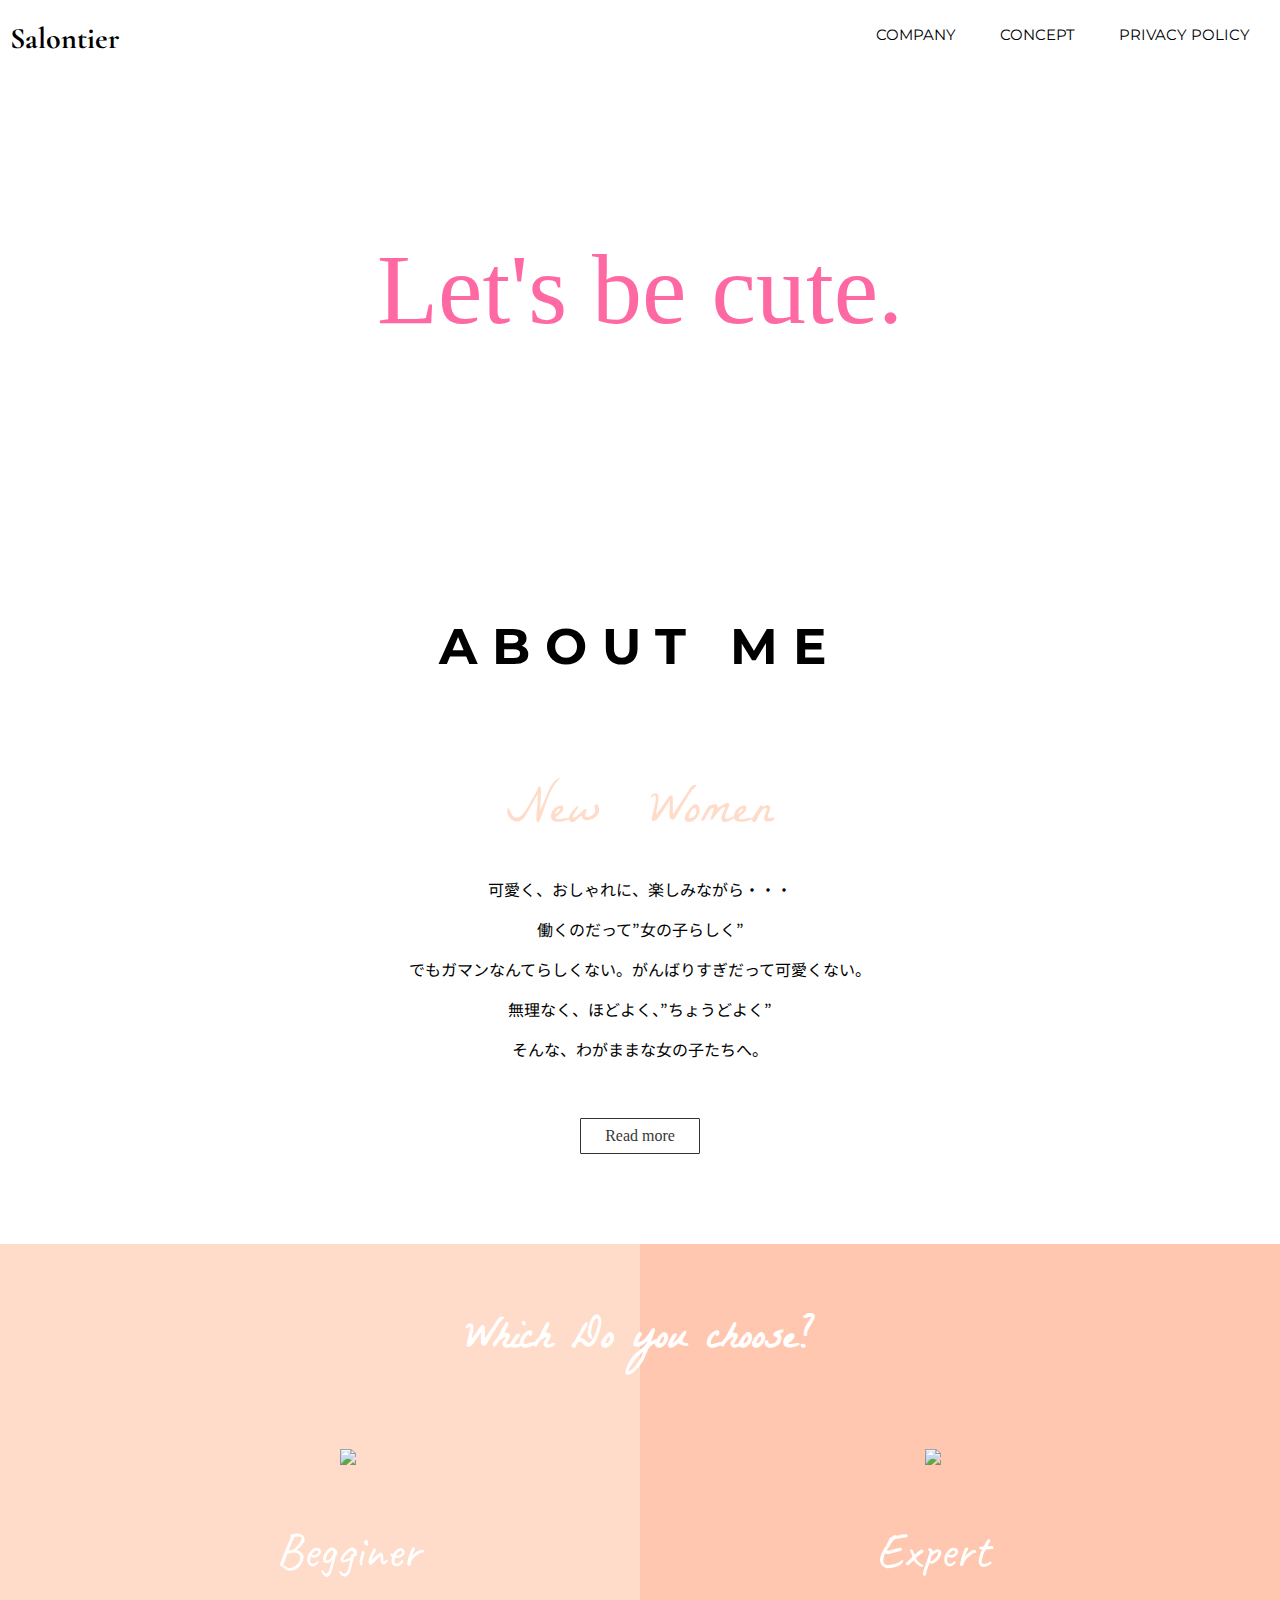
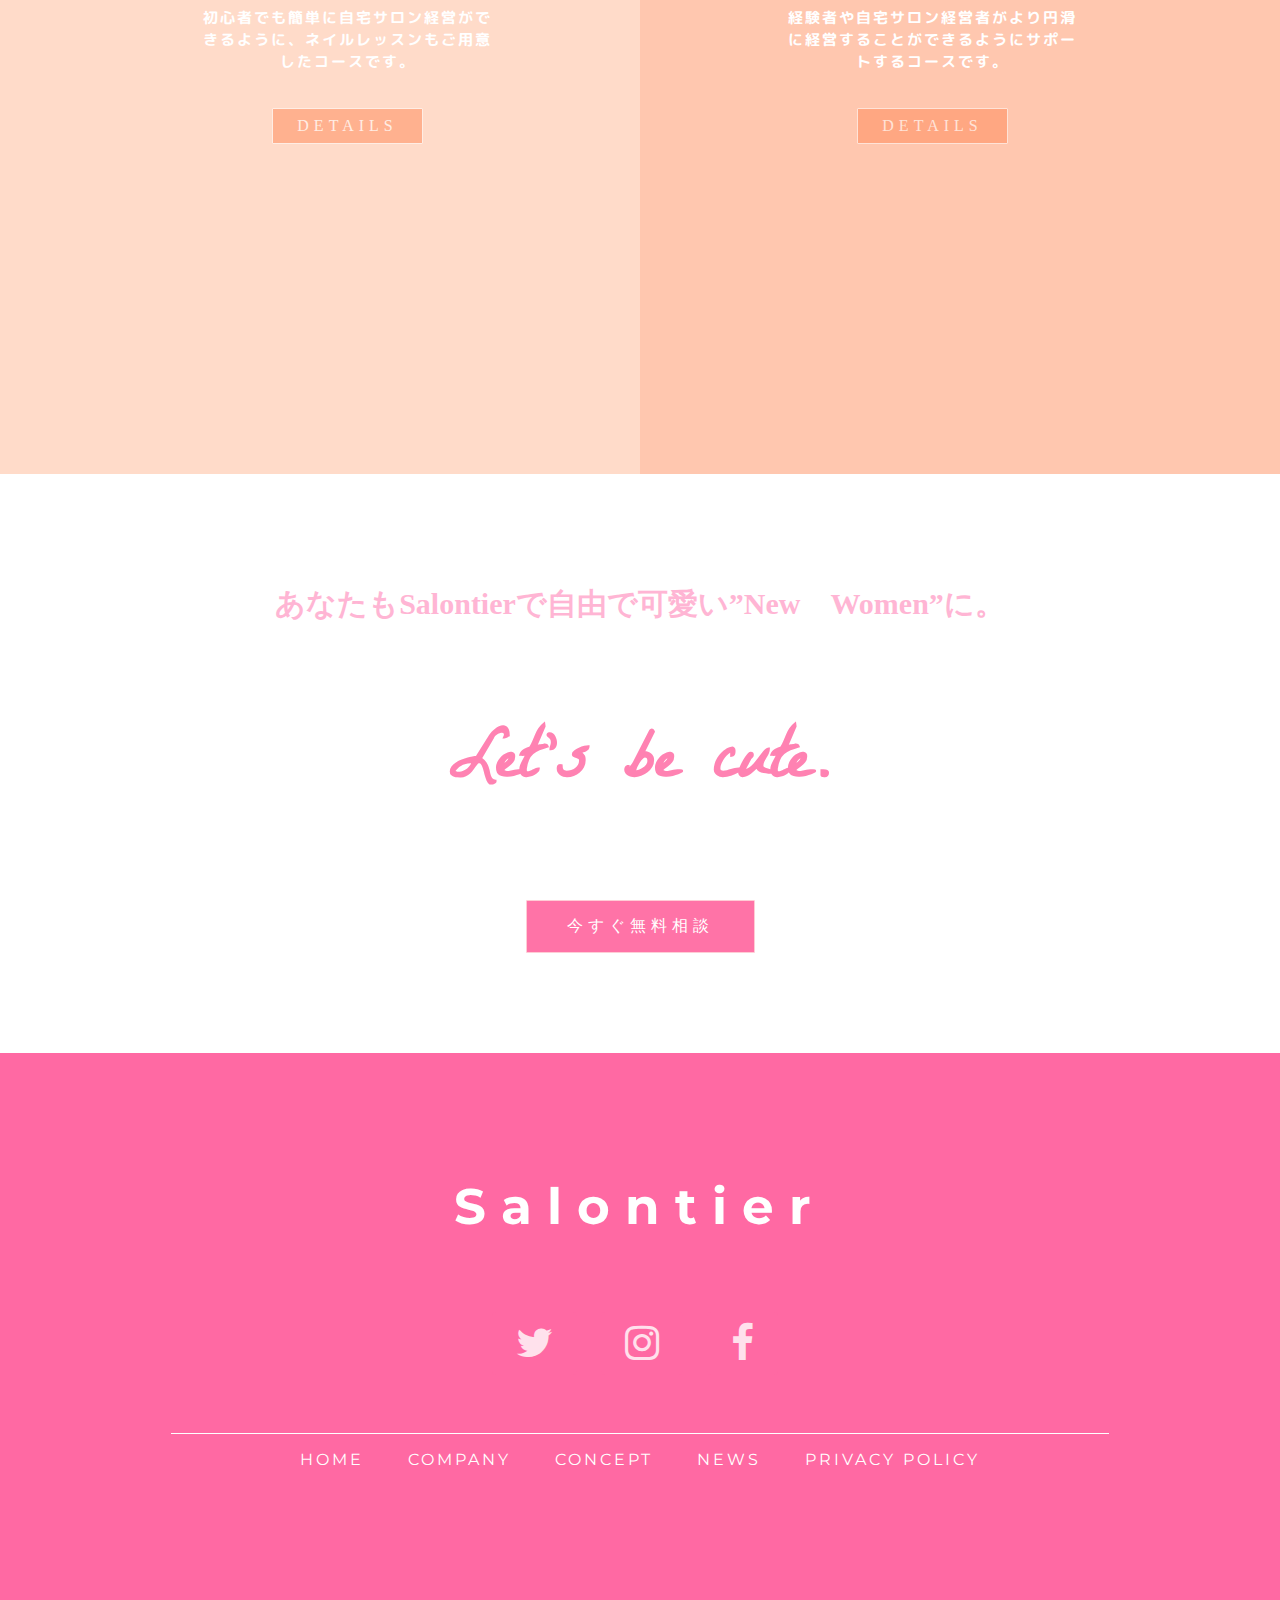
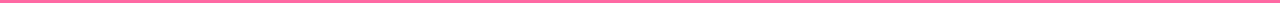
==== index.html @ 0f652069 "Update index.html" ====
<!DOCTYPE html>
<html>
 <head>
   <meta charset="utf-8">
   <title>Salontier</title>
   <link rel="stylesheet" href="stylesheet.css">
   <link rel="stylesheet" href="//maxcdn.bootstrapcdn.com/font-awesome/4.3.0/css/font-awesome.min.css">
 </head>
  <body>


   <header>
     <div class="header-left">
     <h1>Salontier</h1>
        <link href="https://fonts.googleapis.com/css2?family=Cormorant+Garamond:wght@300&display=swap" rel="stylesheet">
              </div>
    <div class="header-right">
         <ul>
           <li>COMPANY</li>     <li>CONCEPT</li>     <li>PRIVACY POLICY</li>
            <link href="https://fonts.googleapis.com/css2?family=Montserrat:wght@100&display=swap" rel="stylesheet">
         </ul>

      </div>
   </header>
   <div class="top-wrapper">
    <div class="container">
      <h1>Let's be cute.</h1>
        <link href="https://fonts.googleapis.com/css2?family=Homemade+Apple&display=swap" rel="stylesheet">
        </div>
   </div>
   <div class="concept-wrapper">
     <div class="heading">
       <h2>ABOUT ME</h2>
        <link href="https://fonts.googleapis.com/css2?family=Montserrat:wght@300&display=swap" rel="stylesheet">
       <h3>New　Women</h3>
         <link href="https://fonts.googleapis.com/css2?family=La+Belle+Aurore&display=swap" rel="stylesheet">
       <p>可愛く、おしゃれに、楽しみながら・・・</p>
       <p>働くのだって”女の子らしく”</p>

       <p>でもガマンなんてらしくない。がんばりすぎだって可愛くない。</p>
       <p>無理なく、ほどよく、”ちょうどよく”</p>
       <p>そんな、わがままな女の子たちへ。</p>
　　　　　<link href="https://fonts.googleapis.com/css2?family=Noto+Sans+JP:wght@100&display=swap" rel="stylesheet">
       <div class="btn-wrapper">
         <a href="#" class="btn check">Read more</a>

       </div>
     </div>


   </div>

   <div class="manual-wrapper">
      <div class="container">
        <div class="heading">
          <h4>Which Do you choose?</h4>
          <link href="https://fonts.googleapis.com/css2?family=La+Belle+Aurore&display=swap" rel="stylesheet">
　　　　　　　
        </div>
        <div class="manuals">
         <div class="manual-icon">
           <img src="https://www.pakutaso.com/shared/img/thumb/HWFTHG8210_TP_V.jpg">
             <p>Begginer</p>
             <link href="https://fonts.googleapis.com/css2?family=Caveat&display=swap" rel="stylesheet">
         </div>
         <p class="txt-contents">初心者でも簡単に自宅サロン経営ができるように、ネイルレッスンもご用意したコースです。</p>
          <link href="https://fonts.googleapis.com/css2?family=M+PLUS+Rounded+1c:wght@100&display=swap" rel="stylesheet">

          <div class="btn-wrapper">
             <a href="#" class="btn detail">DETAILS</a>
          </div>
        </div>
        <div class="manuals">
         <div class="manual-icon">
           <img  src="https://www.pakutaso.com/shared/img/thumb/HWFTHG8210_TP_V.jpg">
              <p>Expert</p>
              <link href="https://fonts.googleapis.com/css2?family=Caveat&display=swap" rel="stylesheet">
         </div>
         <p class="txt-contents">経験者や自宅サロン経営者がより円滑に経営することができるようにサポートするコースです。</p>
         <div class="btn-wrapper">
            <a href="#" class="btn detail">DETAILS</a>
         </div>
        </div>
      </div>

   </div>

   <div class="massage-wrapper">
     <div class="container">
       <div class="heading">
        <h5>あなたもSalontierで自由で可愛い”New　Women”に。</h5>
　　　　　<h6>Let's be cute.</h6>
        <link href="https://fonts.googleapis.com/css2?family=La+Belle+Aurore&display=swap" rel="stylesheet">

       </div>
       <span class="btn massage">今すぐ無料相談</span>
     </div>
   </div>
   <footer>
    <div class="container">
       <div class="heading">
　　　　　<script src="https://kit.fontawesome.com/687dbd293e.js" crossorigin="anonymous"></script>
           <h2><font color="white">Salontier </font></h2>
      <a href="#" class="btn twitter">
         <span class="fa fa-twitter"></span>

         </a>
         <a href="https://www.instagram.com/yoshiki8595/?hl=ja" class="btn instagram">
            <span class="fa fa-instagram"></span>

            </a>
          <a href="#" class="btn facebook">
            <span class="fa fa-facebook"></span>

          </a>
      </div>
      <hr color="white" width="80%" size="0.5">
    </div>
     <div class="footer-contents">
       <ul>
         <li>HOME</li>
         <li>COMPANY</li>
         <li>CONCEPT</li>
         <li>NEWS</li>
         <li>PRIVACY POLICY</li>
         <link href="https://fonts.googleapis.com/css2?family=Montserrat:wght@100&display=swap" rel="stylesheet">

       </ul>
     </div>
   </footer>
</body>
</html>
---- stylesheet.css ----
body {
  margin:0;

}
a {
  text-decoration: none;
}
li {
    text-decoration: none;
    display: inline;
}
header {
  height:65px;
  width:100%;
  background-color: white;


}
.header h1 {
  font-size: 100px;


}
.header-right  {
  font-size: 15px;
  float:right;
  display: inline;
  text-decoration: none;
  margin-right: 10px;
  font-family: 'Montserrat', sans-serif;
  margin-top: 10px;
  padding-left: 50px;

}
.header-right li:hover {

  text-decoration-line: underline;
　
}
.header-right li {

  padding: 33px 20px;
}

.header-left {
  float:left;
  font-family: 'Cormorant Garamond', serif;

}

.header-left h1 {
  padding-left: 10px;
  font-size: 30px;
}
.container {
  margin: 0 auto;
  width:1170px;
  padding:0 15px;

}

.top-wrapper{
  padding:100px 0 100px 0;
  position: relative;
  background-image: url(https://www.aflo.com/pages/creative/people/img/110202316.jpg);
  background-size: cover;
  text-align: center;

}
.top-wrapper h1 {
  font-family: 'Homemade Apple', cursive;
  font-size: 100px;
  color:#ff69a3;
  font-weight: lighter;
}
.concept-wrapper {
  height:550px;
  padding-bottom: 180px;
  background-color: white;
  background-size:cover;
  text-align: center;
}
.concept-wrapper p {
  font-family: 'Noto Sans JP', sans-serif;
  color:black;


}
.heading {
  padding: 60px 0 30px 0;
  color:#5f5d60;
}
.heading h2 {
  color:black;
  font-family: 'Montserrat', sans-serif;
  font-size: 50px;
  letter-spacing: 0.3em;
  padding-bottom: 50px;
}
.heading h3 {
  font-family: 'La Belle Aurore', cursive;
  font-size: 50px;
  color:#ffdbc9;
  margin-top: auto;

  font-weight: lighter;
  margin-bottom: 0px;

}
.btn {
  padding:8px 24px;
  color:white;
  display:inline-block;
  opacity:0.8;
  border-radius: 1px;

  margin: 20px 0;


}
.btn:hover {
  background-color: white;
  color:#ffc7af;
  border:solid 1px #ffc7af;
}
.check {
  background-color: white;
  transition: 0.5s;
  color:black;
  border: solid 1px black;

}
.btn-wrapper {
  padding-bottom: 50px;
}
.manual-wrapper {
  height:750px;
  padding-bottom:80px;
  background: linear-gradient(90deg,#ffdbc9 0%,#ffdbc9 50%,#ffc7af 50%,#ffc7af 100%);
  text-align: center;
}
.manuals {
  float:left;
  width: 50%;
}
.heading h4 {
  margin: 0 auto;
  text-align: center;
  font-size: 40px;
  font-family: 'La Belle Aurore', cursive;
  color: white;
  white-space: nowrap;
}
.manual-icon img {
  margin-top: 20px;
  margin-right: 90px;
  margin-left: 90px;
  width:400px;

}
.manual-icon p {
  top:90px;
  width: 100%;
  color:white;
  font-size: 50px;
  margin-bottom: 10px;
  font-family: 'Caveat', cursive;
}
.txt-contents {
  width:50%;
  display: inline-block;
  font-size:15px;
  color: white;
  font-weight: bold;
  letter-spacing: 2px;

  font-family: 'M PLUS Rounded 1c', sans-serif;

}
.detail {
  background-color: #ff8856;
  transition: 0.5s;
  color:white;
  border: solid 1px white;
  opacity: 0.5;
  letter-spacing: 5px;
  font-weight: lighter;
}
.massage-wrapper {
  text-align: center;
  padding-bottom: 80px;

}
.massage {
  background-color: #ff5192;
  padding: 15px 40px;
  transition: 0.5s;
  color:white;
  border: solid 1px pink;
  letter-spacing: 5px;
}
.heading {
  text-align: center;

}
.heading h5 {
　font-weight: lighter;
  font-size: 30px;
　margin-bottom: 5px;
 color:#ff97c2;
 opacity: 0.7;
}
.heading h6 {
  font-family: 'La Belle Aurore', cursive;
  font-size: 70px;
  color:#ff82b2;
  margin-bottom: 20px;
  margin-top: 5px;
}
footer {
  height:550px;
  text-align: center;
  background-color: #ff69a3;
  color:white;
}
footer h2 {
  margin-bottom: 5px;
}
.facebook {
  background-color: #ff69a3;
  margin-right: 10px;
  border-radius: 4px;
  font-size: 2.5em;
}
.facebook:hover {
  transition: 0.5s;
  background-color:#ff69a3 ;
  color:#ff0461;
  border: none;
}
.twitter {
  background-color: #ff69a3;
  margin-right: 20px;
  border-radius: 4px;
  font-size: 2.5em;
}
.twitter:hover {
  transition: 0.5s;
  color:#ff0461;
  background-color: #ff69a3;
  border: none;
}
.instagram {
  background-color: #ff69a3;
  margin-right: 20px;
  border-radius: 4px;
  font-size: 2.5em;
}
.instagram:hover {
  transition: 0.5s;
  background-color: #ff69a3;
  color:#ff0461;
  border: none;
}

.footer-contents li {
  font-family: 'Montserrat', sans-serif;
  text-align: center;
  margin-right: 40px;
  letter-spacing: 3px;

}
.footer-contents li:hover {
  border-bottom: solid 1px white;

}
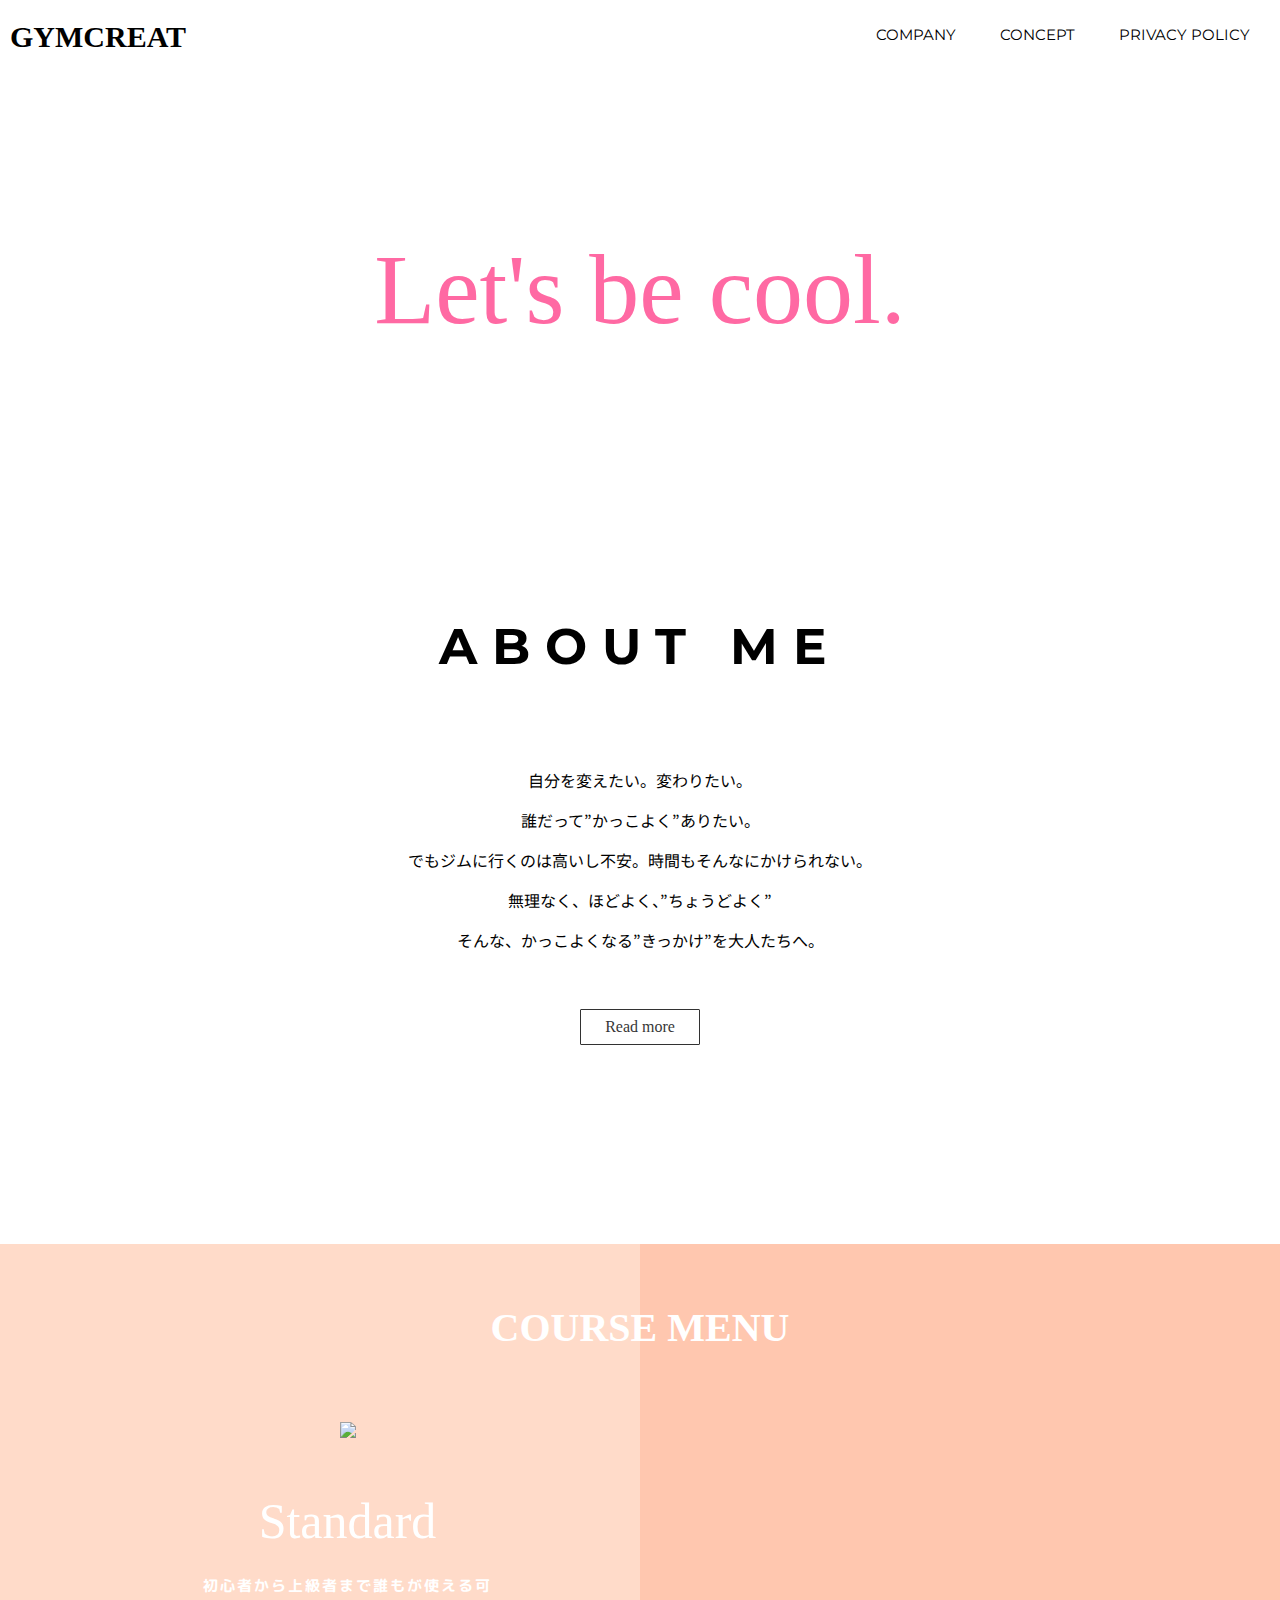
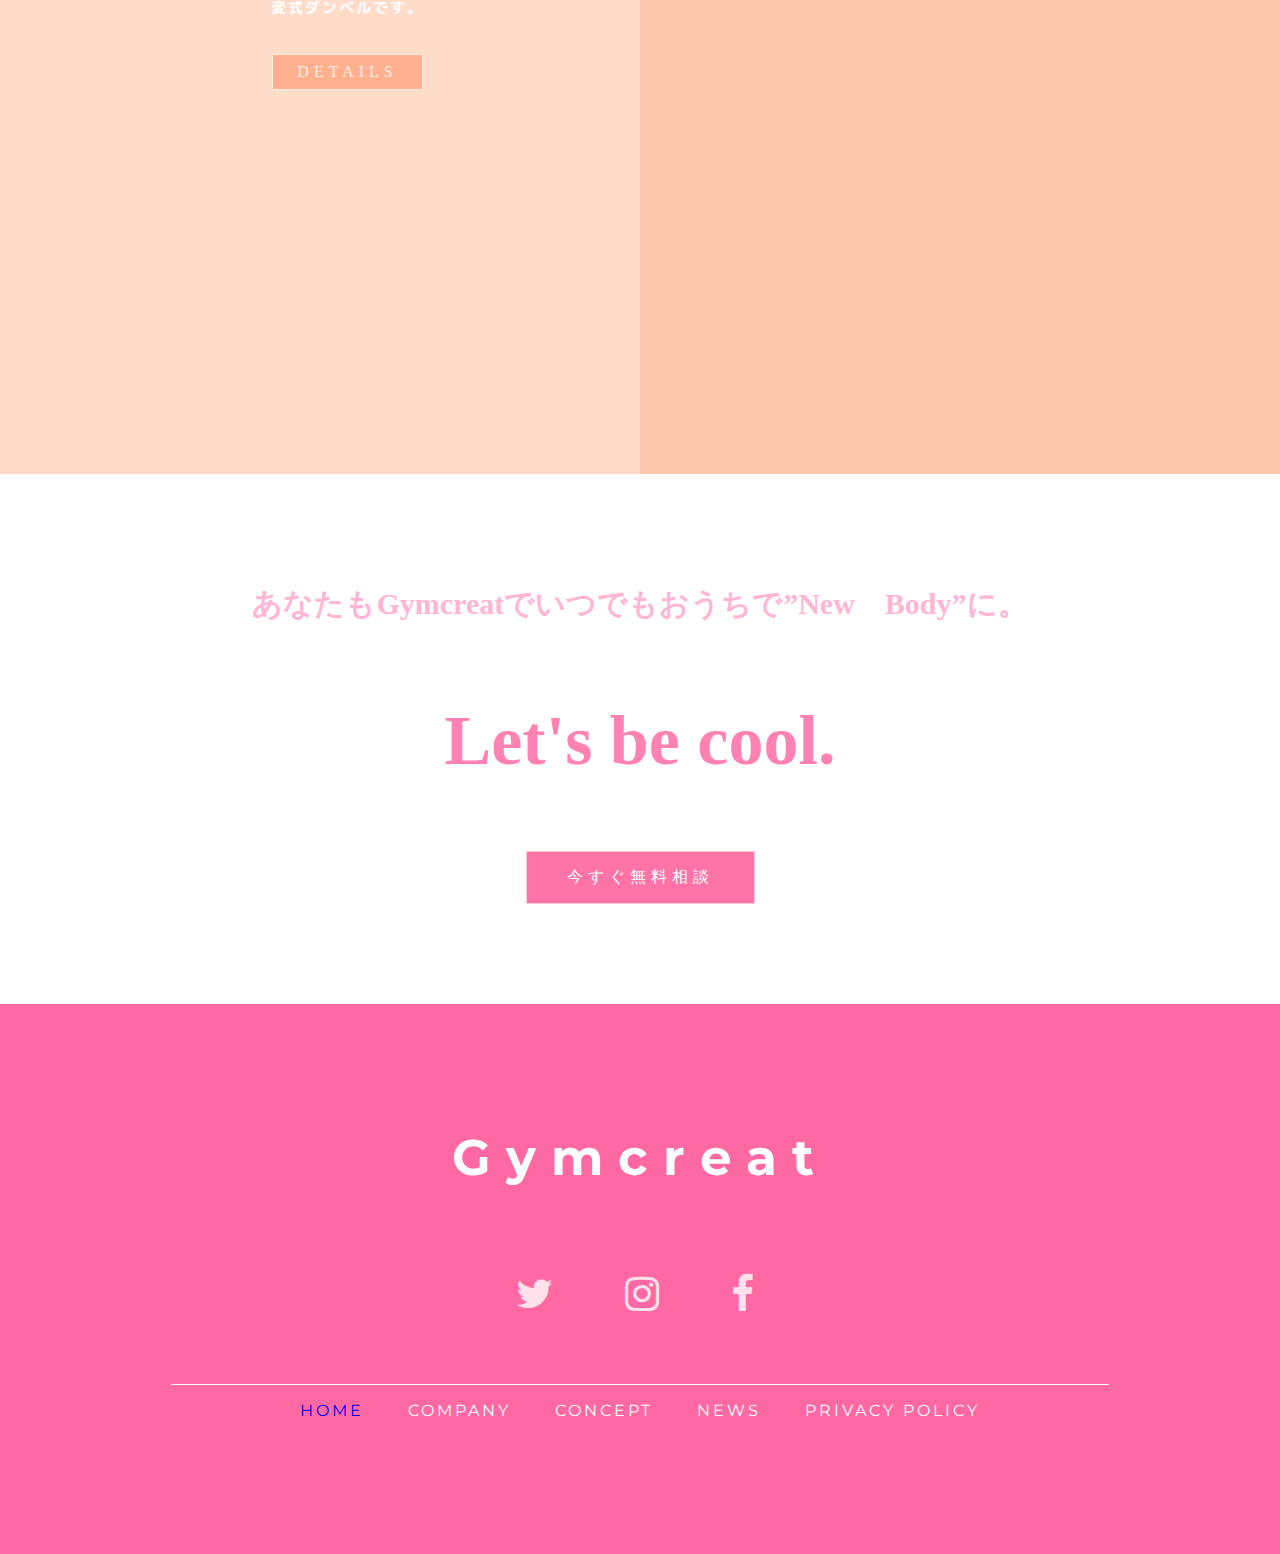
==== commit 1bcd4d4e: "Update index.html" ====
--- a/index.html
+++ b/index.html
@@ -2,8 +2,11 @@
 <html>
  <head>
    <meta charset="utf-8">
-   <title>Salontier</title>
+   <title>Gymcreat</title>
    <link rel="stylesheet" href="stylesheet.css">
+   <link rel="stylesheet" href="responsive.css">
+       <link rel="stylesheet" href="//maxcdn.bootstrapcdn.com/font-awesome/4.5.0/css/font-awesome.min.css">
+
    <link rel="stylesheet" href="//maxcdn.bootstrapcdn.com/font-awesome/4.3.0/css/font-awesome.min.css">
  </head>
   <body>
@@ -11,8 +14,8 @@
 
    <header>
      <div class="header-left">
-     <h1>Salontier</h1>
-        <link href="https://fonts.googleapis.com/css2?family=Cormorant+Garamond:wght@300&display=swap" rel="stylesheet">
+     <h1 id="home">GYMCREAT</h1>
+        <link href="https://fonts.googleapis.com/css2?family=Bebas+Neue&display=swap" rel="stylesheet">
               </div>
     <div class="header-right">
          <ul>
@@ -24,22 +27,21 @@
    </header>
    <div class="top-wrapper">
     <div class="container">
-      <h1>Let's be cute.</h1>
+      <h1>Let's be cool.</h1>
         <link href="https://fonts.googleapis.com/css2?family=Homemade+Apple&display=swap" rel="stylesheet">
+
         </div>
    </div>
    <div class="concept-wrapper">
      <div class="heading">
        <h2>ABOUT ME</h2>
         <link href="https://fonts.googleapis.com/css2?family=Montserrat:wght@300&display=swap" rel="stylesheet">
-       <h3>New　Women</h3>
-         <link href="https://fonts.googleapis.com/css2?family=La+Belle+Aurore&display=swap" rel="stylesheet">
-       <p>可愛く、おしゃれに、楽しみながら・・・</p>
-       <p>働くのだって”女の子らしく”</p>
+          <p>自分を変えたい。変わりたい。</p>
+       <p>誰だって”かっこよく”ありたい。</p>
 
-       <p>でもガマンなんてらしくない。がんばりすぎだって可愛くない。</p>
+       <p>でもジムに行くのは高いし不安。時間もそんなにかけられない。</p>
        <p>無理なく、ほどよく、”ちょうどよく”</p>
-       <p>そんな、わがままな女の子たちへ。</p>
+       <p>そんな、かっこよくなる”きっかけ”を大人たちへ。</p>
 　　　　　<link href="https://fonts.googleapis.com/css2?family=Noto+Sans+JP:wght@100&display=swap" rel="stylesheet">
        <div class="btn-wrapper">
          <a href="#" class="btn check">Read more</a>
@@ -53,34 +55,23 @@
    <div class="manual-wrapper">
       <div class="container">
         <div class="heading">
-          <h4>Which Do you choose?</h4>
-          <link href="https://fonts.googleapis.com/css2?family=La+Belle+Aurore&display=swap" rel="stylesheet">
-　　　　　　　
+          <h4>COURSE MENU</h4>
+          <link href="https://fonts.googleapis.com/css2?family=Montserrat:wght@300&display=swap" rel="stylesheet">
+      　
         </div>
         <div class="manuals">
          <div class="manual-icon">
-           <img src="https://www.pakutaso.com/shared/img/thumb/HWFTHG8210_TP_V.jpg">
-             <p>Begginer</p>
-             <link href="https://fonts.googleapis.com/css2?family=Caveat&display=swap" rel="stylesheet">
-         </div>
-         <p class="txt-contents">初心者でも簡単に自宅サロン経営ができるように、ネイルレッスンもご用意したコースです。</p>
+           <img src="https://item-shopping.c.yimg.jp/i/n/super-sports_rd40">
+             <p>Standard</p>
+                </div>
+         <p class="txt-contents">初心者から上級者まで誰もが使える可変式ダンベルです。</p>
           <link href="https://fonts.googleapis.com/css2?family=M+PLUS+Rounded+1c:wght@100&display=swap" rel="stylesheet">
 
           <div class="btn-wrapper">
              <a href="#" class="btn detail">DETAILS</a>
           </div>
         </div>
-        <div class="manuals">
-         <div class="manual-icon">
-           <img  src="https://www.pakutaso.com/shared/img/thumb/HWFTHG8210_TP_V.jpg">
-              <p>Expert</p>
-              <link href="https://fonts.googleapis.com/css2?family=Caveat&display=swap" rel="stylesheet">
-         </div>
-         <p class="txt-contents">経験者や自宅サロン経営者がより円滑に経営することができるようにサポートするコースです。</p>
-         <div class="btn-wrapper">
-            <a href="#" class="btn detail">DETAILS</a>
-         </div>
-        </div>
+
       </div>
 
    </div>
@@ -88,24 +79,24 @@
    <div class="massage-wrapper">
      <div class="container">
        <div class="heading">
-        <h5>あなたもSalontierで自由で可愛い”New　Women”に。</h5>
-　　　　　<h6>Let's be cute.</h6>
-        <link href="https://fonts.googleapis.com/css2?family=La+Belle+Aurore&display=swap" rel="stylesheet">
+        <h5>あなたもGymcreatでいつでもおうちで”New　Body”に。</h5>
+　　　　　<h6>Let's  be  cool.</h6>
+        <link href="https://fonts.googleapis.com/css2?family=Homemade+Apple&display=swap" rel="stylesheet">
 
        </div>
-       <span class="btn massage">今すぐ無料相談</span>
+       <a href="#" class="btn massage">今すぐ無料相談</a>
      </div>
    </div>
    <footer>
     <div class="container">
        <div class="heading">
 　　　　　<script src="https://kit.fontawesome.com/687dbd293e.js" crossorigin="anonymous"></script>
-           <h2><font color="white">Salontier </font></h2>
+           <h2><font color="white">Gymcreat </font></h2>
       <a href="#" class="btn twitter">
          <span class="fa fa-twitter"></span>
 
          </a>
-         <a href="https://www.instagram.com/yoshiki8595/?hl=ja" class="btn instagram">
+         <a href="#https://www.instagram.com/yoshiki8595" class="btn instagram">
             <span class="fa fa-instagram"></span>
 
             </a>
@@ -118,7 +109,7 @@
     </div>
      <div class="footer-contents">
        <ul>
-         <li>HOME</li>
+         <li><a href="#home">HOME</a></li>
          <li>COMPANY</li>
          <li>CONCEPT</li>
          <li>NEWS</li>
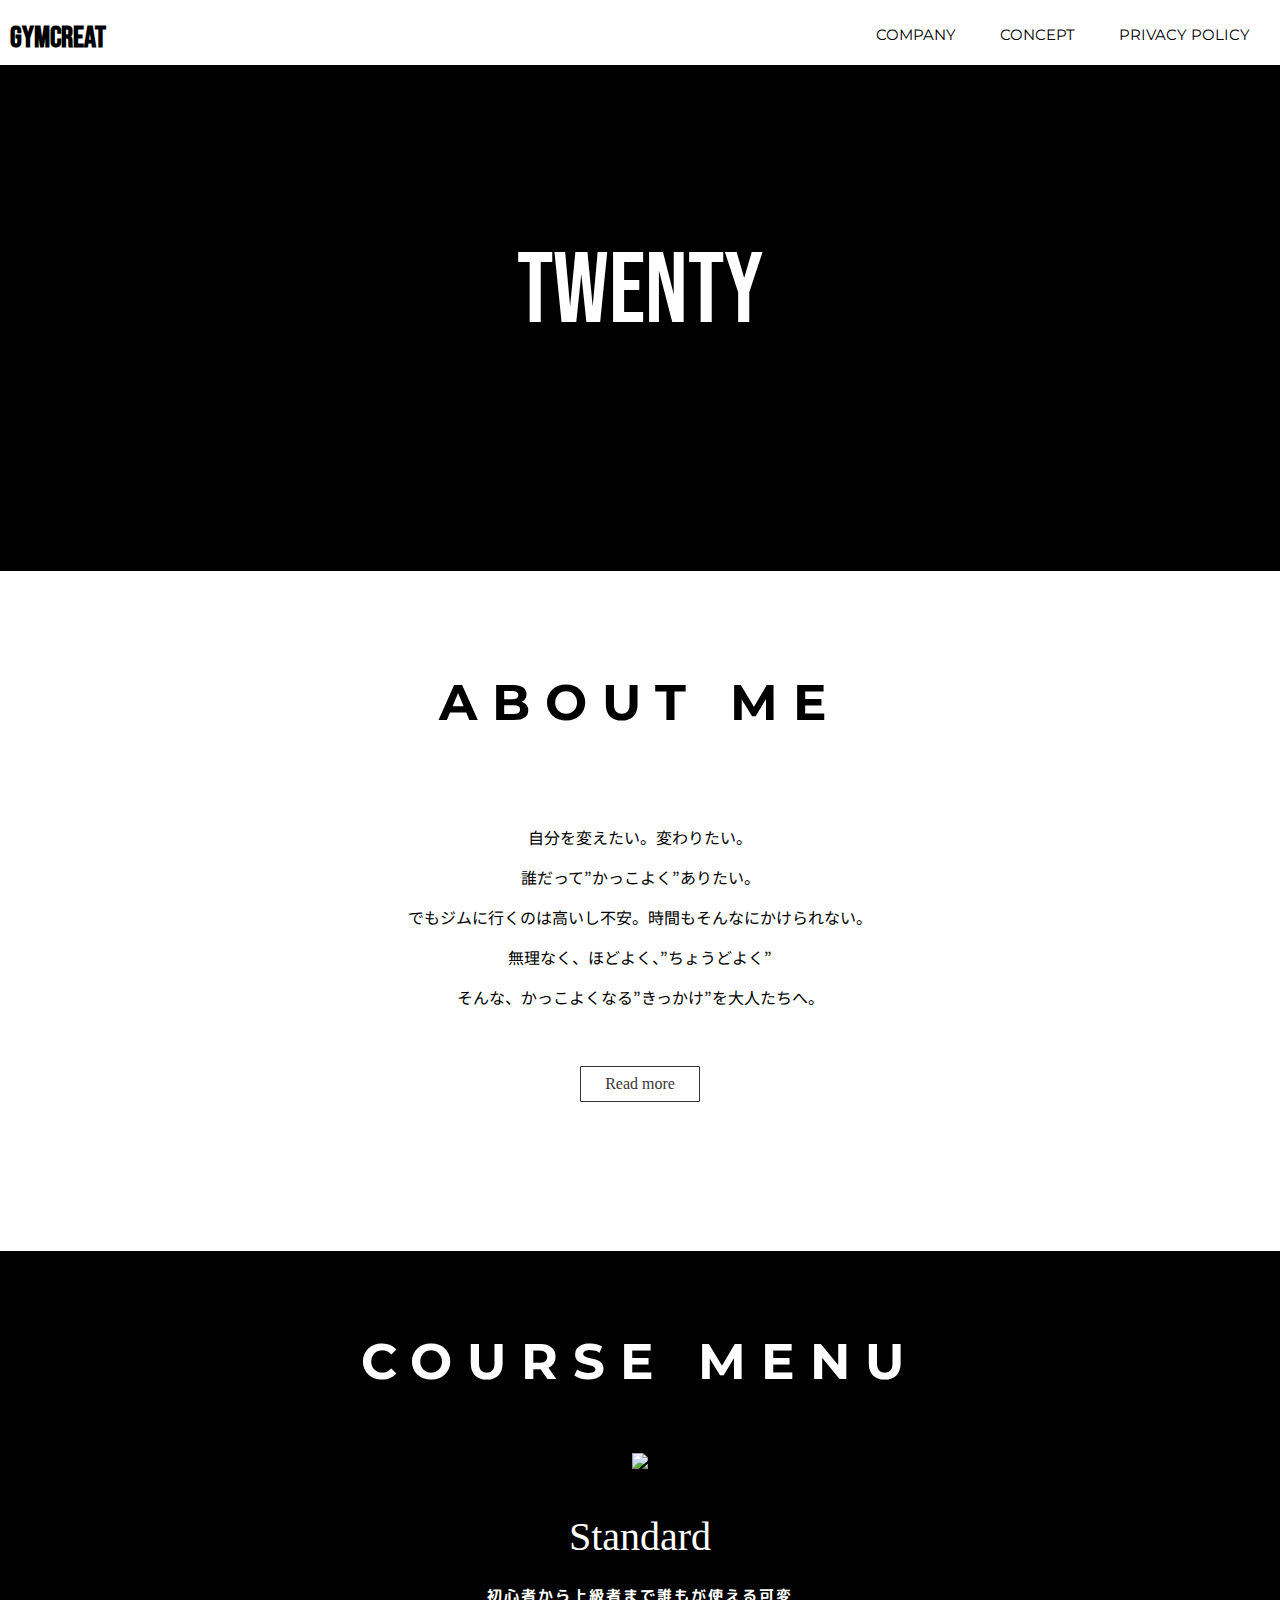
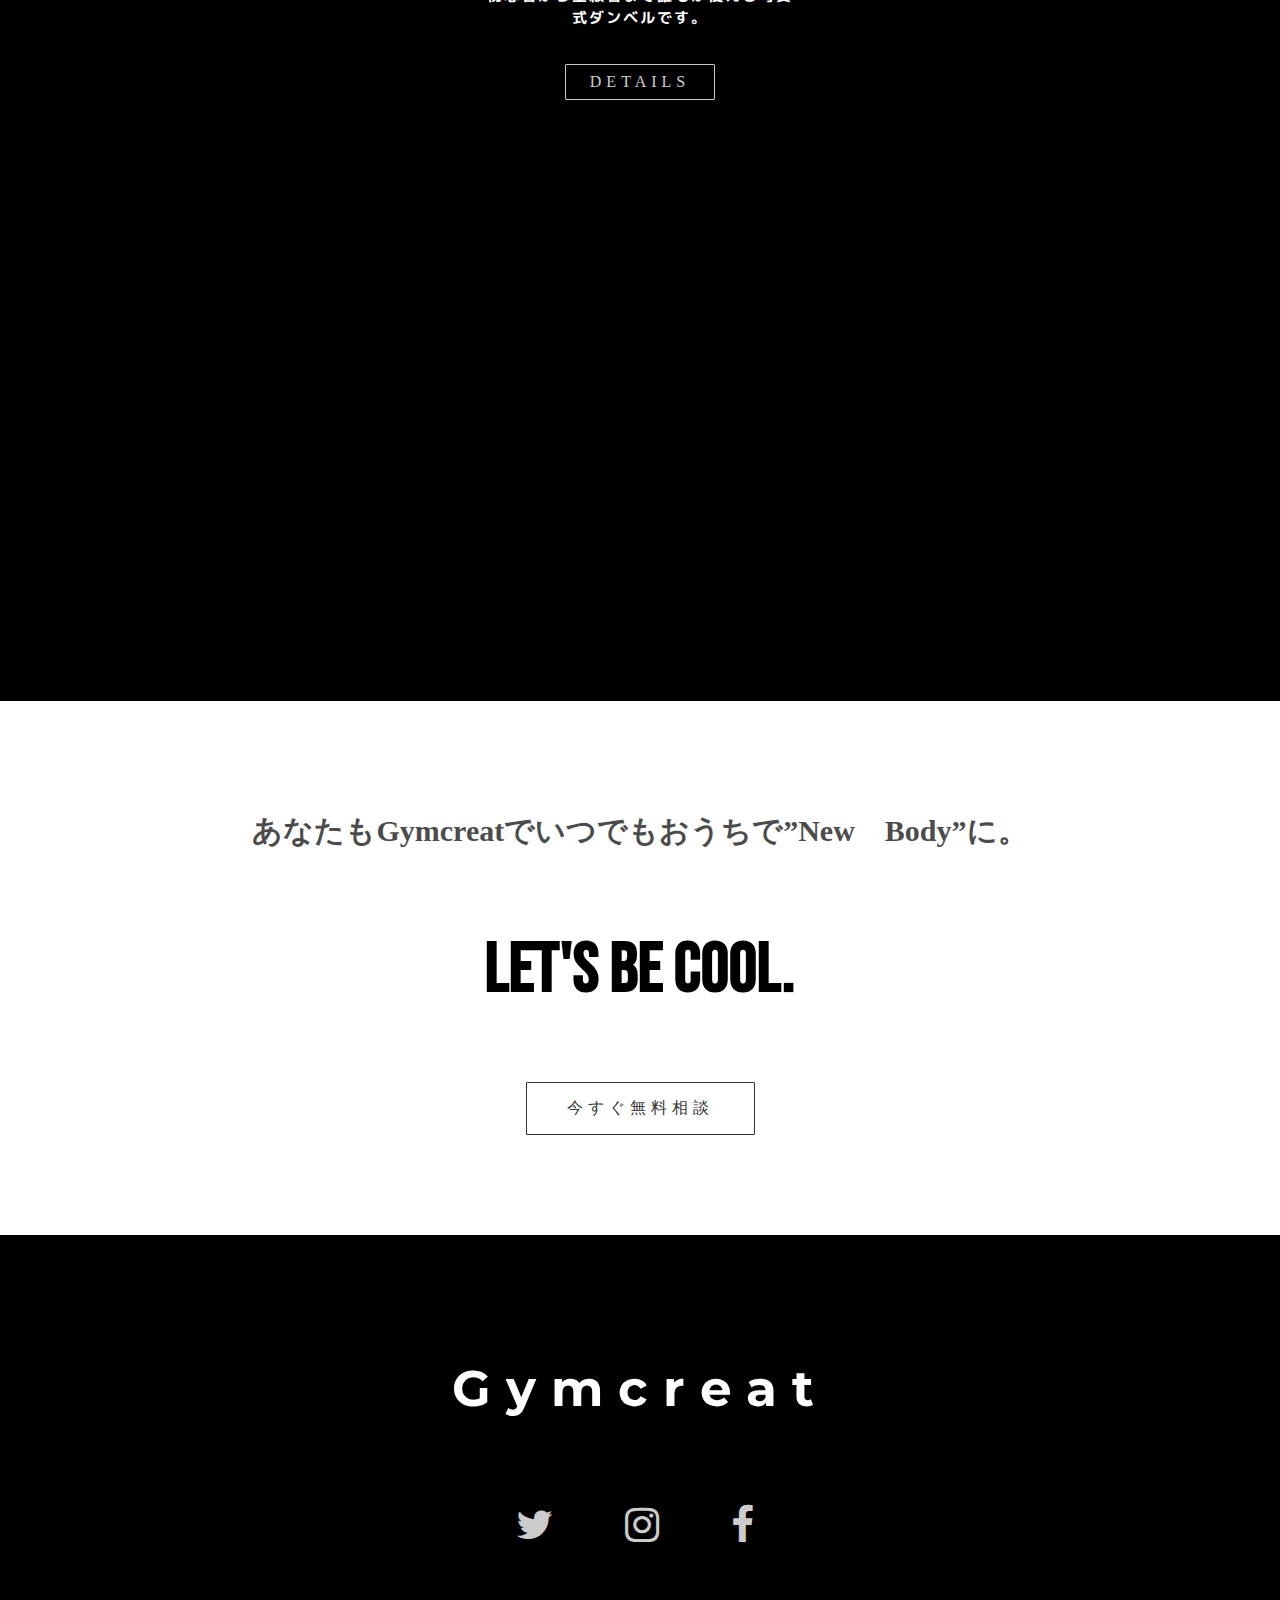
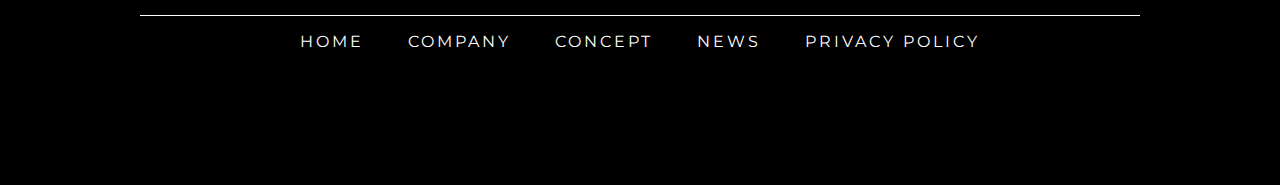
==== commit 19750af7: "Update index.html" ====
--- a/index.html
+++ b/index.html
@@ -2,7 +2,7 @@
 <html>
  <head>
    <meta charset="utf-8">
-   <title>Gymcreat</title>
+   <title>Twenty</title>
    <link rel="stylesheet" href="stylesheet.css">
    <link rel="stylesheet" href="responsive.css">
        <link rel="stylesheet" href="//maxcdn.bootstrapcdn.com/font-awesome/4.5.0/css/font-awesome.min.css">
@@ -27,7 +27,8 @@
    </header>
    <div class="top-wrapper">
     <div class="container">
-      <h1>Let's be cool.</h1>
+     <h1>Twenty</h1>
+     <h2>自分を変えたい。変わりたい。</h2>
         <link href="https://fonts.googleapis.com/css2?family=Homemade+Apple&display=swap" rel="stylesheet">
 
         </div>
--- a/stylesheet.css
+++ b/stylesheet.css
@@ -1,3 +1,8 @@
+* {
+  box-sizing: border-box;
+}
+
+
 body {
   margin:0;
 
@@ -44,7 +49,7 @@
 
 .header-left {
   float:left;
-  font-family: 'Cormorant Garamond', serif;
+  font-family: 'Bebas Neue', cursive;
 
 }
 
@@ -54,7 +59,7 @@
 }
 .container {
   margin: 0 auto;
-  width:1170px;
+  width:100%;
   padding:0 15px;
 
 }
@@ -62,19 +67,20 @@
 .top-wrapper{
   padding:100px 0 100px 0;
   position: relative;
-  background-image: url(https://www.aflo.com/pages/creative/people/img/110202316.jpg);
+  background-color: black;
   background-size: cover;
   text-align: center;
 
 }
 .top-wrapper h1 {
-  font-family: 'Homemade Apple', cursive;
+  font-family: 'Bebas Neue', cursive;
   font-size: 100px;
-  color:#ff69a3;
+  color:white;
   font-weight: lighter;
 }
+
 .concept-wrapper {
-  height:550px;
+  height:680px;
   padding-bottom: 180px;
   background-color: white;
   background-size:cover;
@@ -97,19 +103,10 @@
   letter-spacing: 0.3em;
   padding-bottom: 50px;
 }
-.heading h3 {
-  font-family: 'La Belle Aurore', cursive;
-  font-size: 50px;
-  color:#ffdbc9;
-  margin-top: auto;
-
-  font-weight: lighter;
-  margin-bottom: 0px;
-
-}
+
 .btn {
   padding:8px 24px;
-  color:white;
+
   display:inline-block;
   opacity:0.8;
   border-radius: 1px;
@@ -120,51 +117,60 @@
 }
 .btn:hover {
   background-color: white;
-  color:#ffc7af;
-  border:solid 1px #ffc7af;
+
+
 }
 .check {
-  background-color: white;
+
   transition: 0.5s;
   color:black;
   border: solid 1px black;
 
+}
+.check:hover {
+  transition: 0.5s;
+  background-color:black;
+  color:white;
+  border: solid 1px white;
 }
 .btn-wrapper {
   padding-bottom: 50px;
 }
 .manual-wrapper {
-  height:750px;
+  height:1050px;
   padding-bottom:80px;
-  background: linear-gradient(90deg,#ffdbc9 0%,#ffdbc9 50%,#ffc7af 50%,#ffc7af 100%);
-  text-align: center;
+  background-color: black;
+  text-align: center;
+  width:100%;
 }
 .manuals {
-  float:left;
+  margin: 0 auto;
   width: 50%;
 }
 .heading h4 {
   margin: 0 auto;
   text-align: center;
-  font-size: 40px;
-  font-family: 'La Belle Aurore', cursive;
-  color: white;
-  white-space: nowrap;
+
+  color:white;
+  font-family: 'Montserrat', sans-serif;
+  font-size: 50px;
+  letter-spacing: 0.3em;
+  padding-bottom: 10px;
+  padding-top: 20px;
 }
 .manual-icon img {
-  margin-top: 20px;
-  margin-right: 90px;
-  margin-left: 90px;
-  width:400px;
+
+  width:500px;
 
 }
 .manual-icon p {
   top:90px;
   width: 100%;
   color:white;
-  font-size: 50px;
+  font-size: 40px;
   margin-bottom: 10px;
-  font-family: 'Caveat', cursive;
+
+  text-align: center;
 }
 .txt-contents {
   width:50%;
@@ -178,13 +184,18 @@
 
 }
 .detail {
-  background-color: #ff8856;
-  transition: 0.5s;
+  background-color: black;
   color:white;
   border: solid 1px white;
-  opacity: 0.5;
   letter-spacing: 5px;
   font-weight: lighter;
+  transition: 0.5s;
+}
+.detail:hover {
+  background-color: white;
+  color:black;
+  transition: 0.8s;
+  border: solid 1px black;
 }
 .massage-wrapper {
   text-align: center;
@@ -192,13 +203,21 @@
 
 }
 .massage {
-  background-color: #ff5192;
+  background-color:white;
   padding: 15px 40px;
   transition: 0.5s;
-  color:white;
-  border: solid 1px pink;
+  color:black;
+  border: solid 1px black;
   letter-spacing: 5px;
 }
+.massage:hover {
+  transition: 0.5s;
+  background-color:black;
+  color:white;
+  border: solid 1px white;
+}
+
+
 .heading {
   text-align: center;
 
@@ -207,58 +226,62 @@
 　font-weight: lighter;
   font-size: 30px;
 　margin-bottom: 5px;
- color:#ff97c2;
+ color:black;
  opacity: 0.7;
 }
 .heading h6 {
-  font-family: 'La Belle Aurore', cursive;
+  font-family: 'Bebas Neue', cursive;
   font-size: 70px;
-  color:#ff82b2;
+  color:black;
   margin-bottom: 20px;
   margin-top: 5px;
 }
+
 footer {
   height:550px;
   text-align: center;
-  background-color: #ff69a3;
+  background-color:black;
   color:white;
 }
 footer h2 {
   margin-bottom: 5px;
 }
 .facebook {
-  background-color: #ff69a3;
+  background-color: black;
   margin-right: 10px;
   border-radius: 4px;
   font-size: 2.5em;
+  color:white;
 }
 .facebook:hover {
   transition: 0.5s;
-  background-color:#ff69a3 ;
+  background-color:black;
   color:#ff0461;
   border: none;
 }
 .twitter {
-  background-color: #ff69a3;
+  background-color:black;
   margin-right: 20px;
   border-radius: 4px;
   font-size: 2.5em;
+  color:white;
 }
 .twitter:hover {
   transition: 0.5s;
   color:#ff0461;
-  background-color: #ff69a3;
+  background-color: black;
   border: none;
 }
 .instagram {
-  background-color: #ff69a3;
+  background-color: black;
   margin-right: 20px;
   border-radius: 4px;
   font-size: 2.5em;
+  color:white;
 }
 .instagram:hover {
   transition: 0.5s;
-  background-color: #ff69a3;
+  background-color: black;
   color:#ff0461;
   border: none;
 }
@@ -274,3 +297,11 @@
   border-bottom: solid 1px white;
 
 }
+.footer-contents a{
+  font-family: 'Montserrat', sans-serif;
+  color:white;
+}
+.footer-contents a:hover {
+  border-bottom: solid 1px white;
+
+}
--- a/responsive.css
+++ b/responsive.css
@@ -0,0 +1,36 @@
+
+
+@media (max-width:1000px) {
+  .concept-wrapper{
+    width:100%;
+    height:600px;
+  }
+  .manual-wrapper {
+    width:100%;
+    height:900px;
+
+  }
+  .manual-icon img {
+    width:300px;
+  }
+  .heading h5 {
+    font-size: 25px;
+  }
+}
+@media(max-width:670px) {
+  .concept-wrapper{
+    width:400px;
+    height:300px;
+  }
+  .manual-wrapper {
+    width:100%;
+    height:400px;
+
+  }
+  .manual-icon img {
+    width:50px;
+  }
+  .heading h5 {
+    font-size: 15px;
+  }
+}
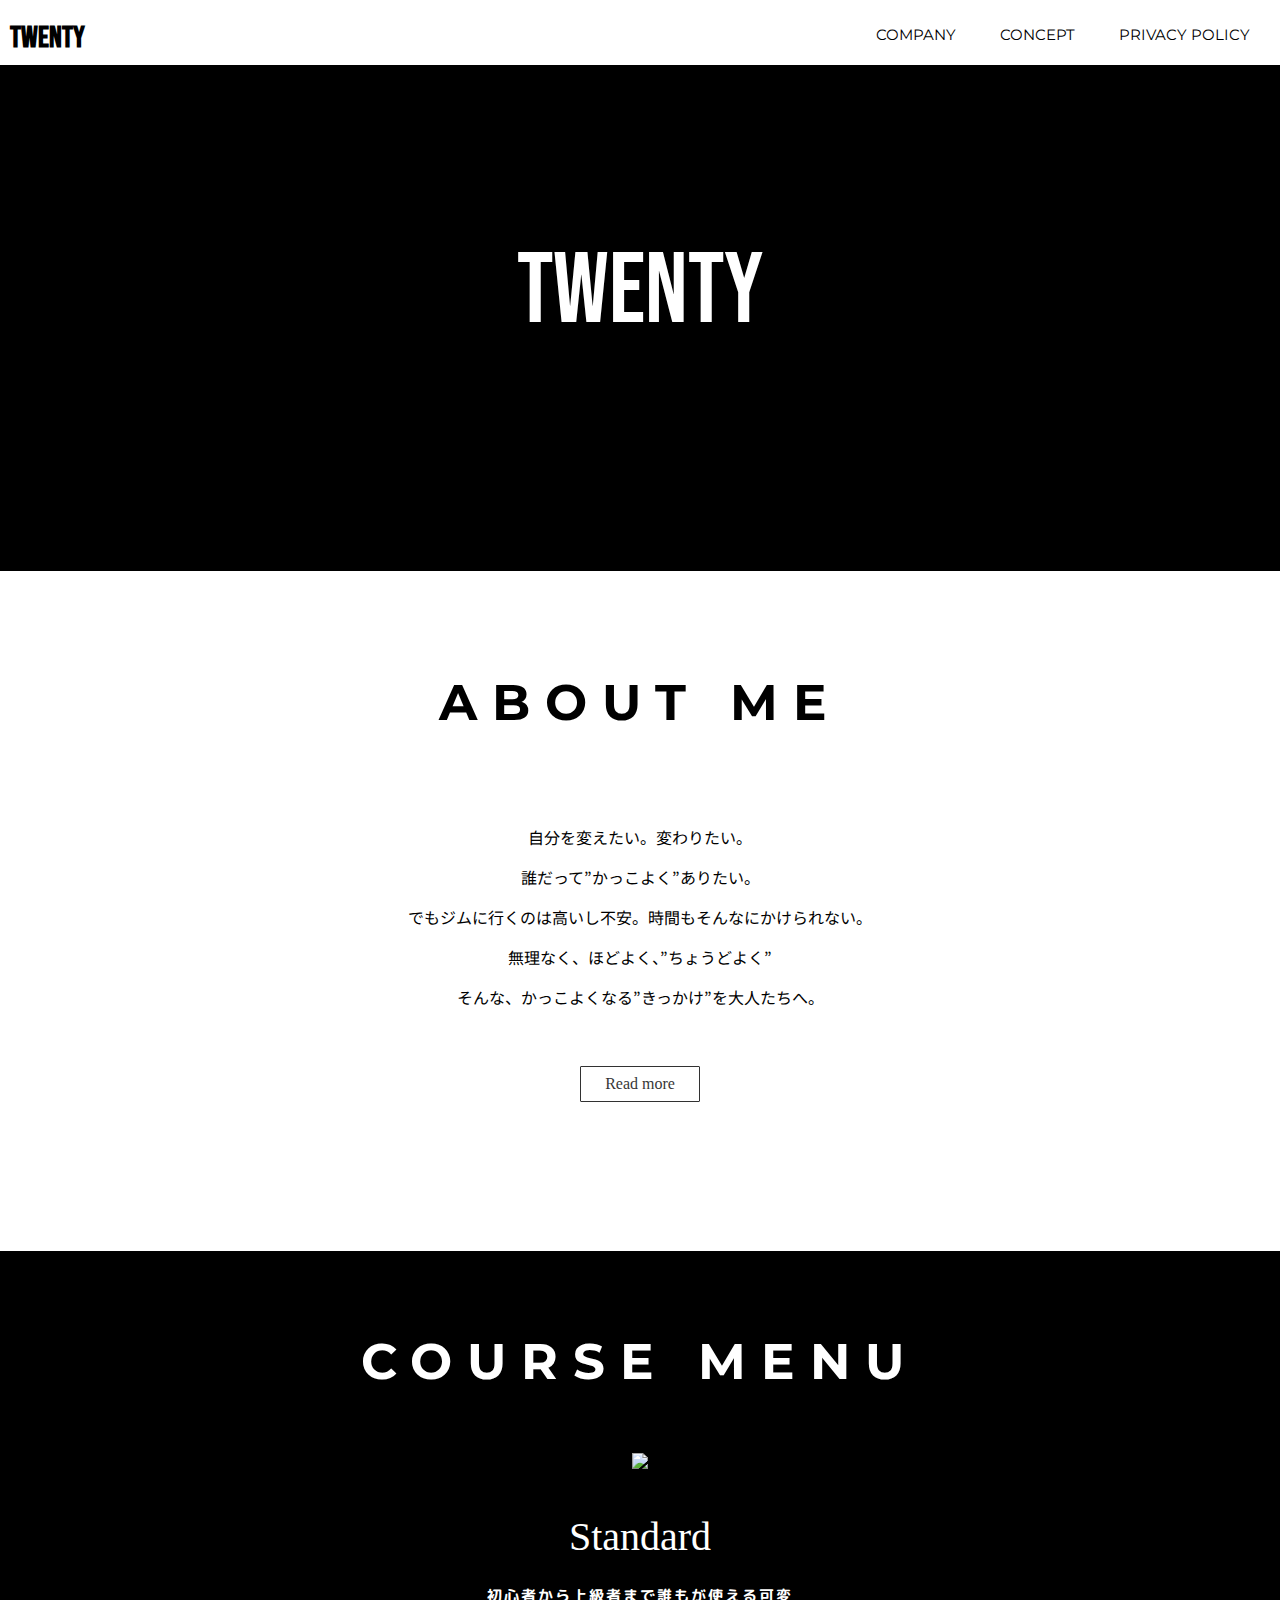
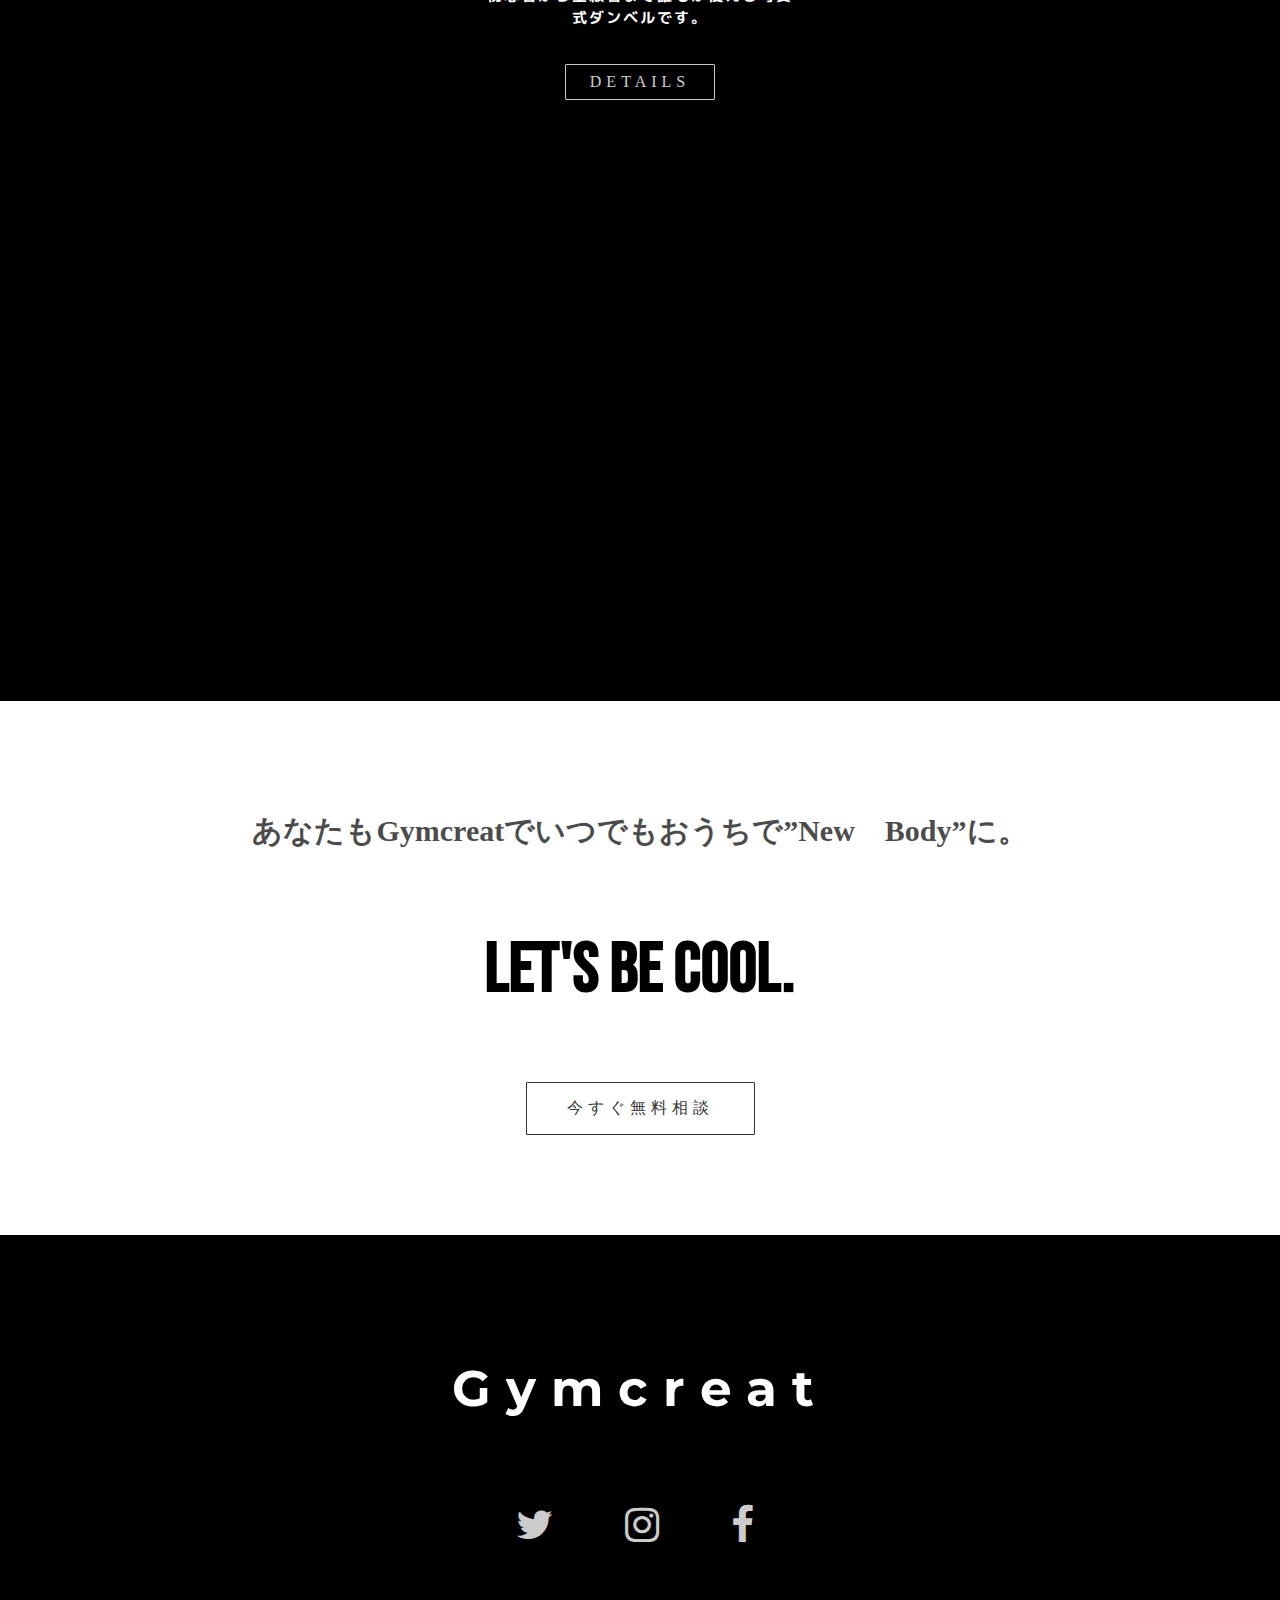
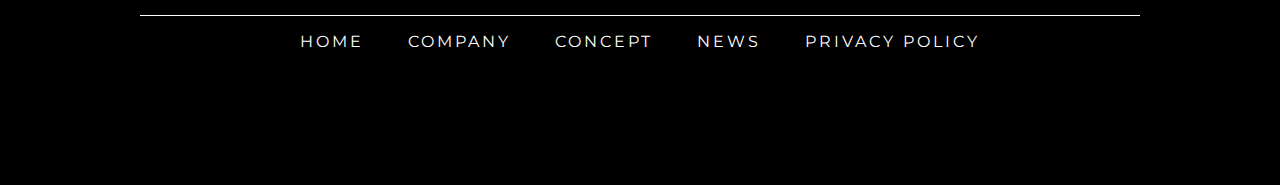
==== commit 147bed23: "Update index.html" ====
--- a/index.html
+++ b/index.html
@@ -14,7 +14,7 @@
 
    <header>
      <div class="header-left">
-     <h1 id="home">GYMCREAT</h1>
+     <h1 id="home">Twenty</h1>
         <link href="https://fonts.googleapis.com/css2?family=Bebas+Neue&display=swap" rel="stylesheet">
               </div>
     <div class="header-right">
